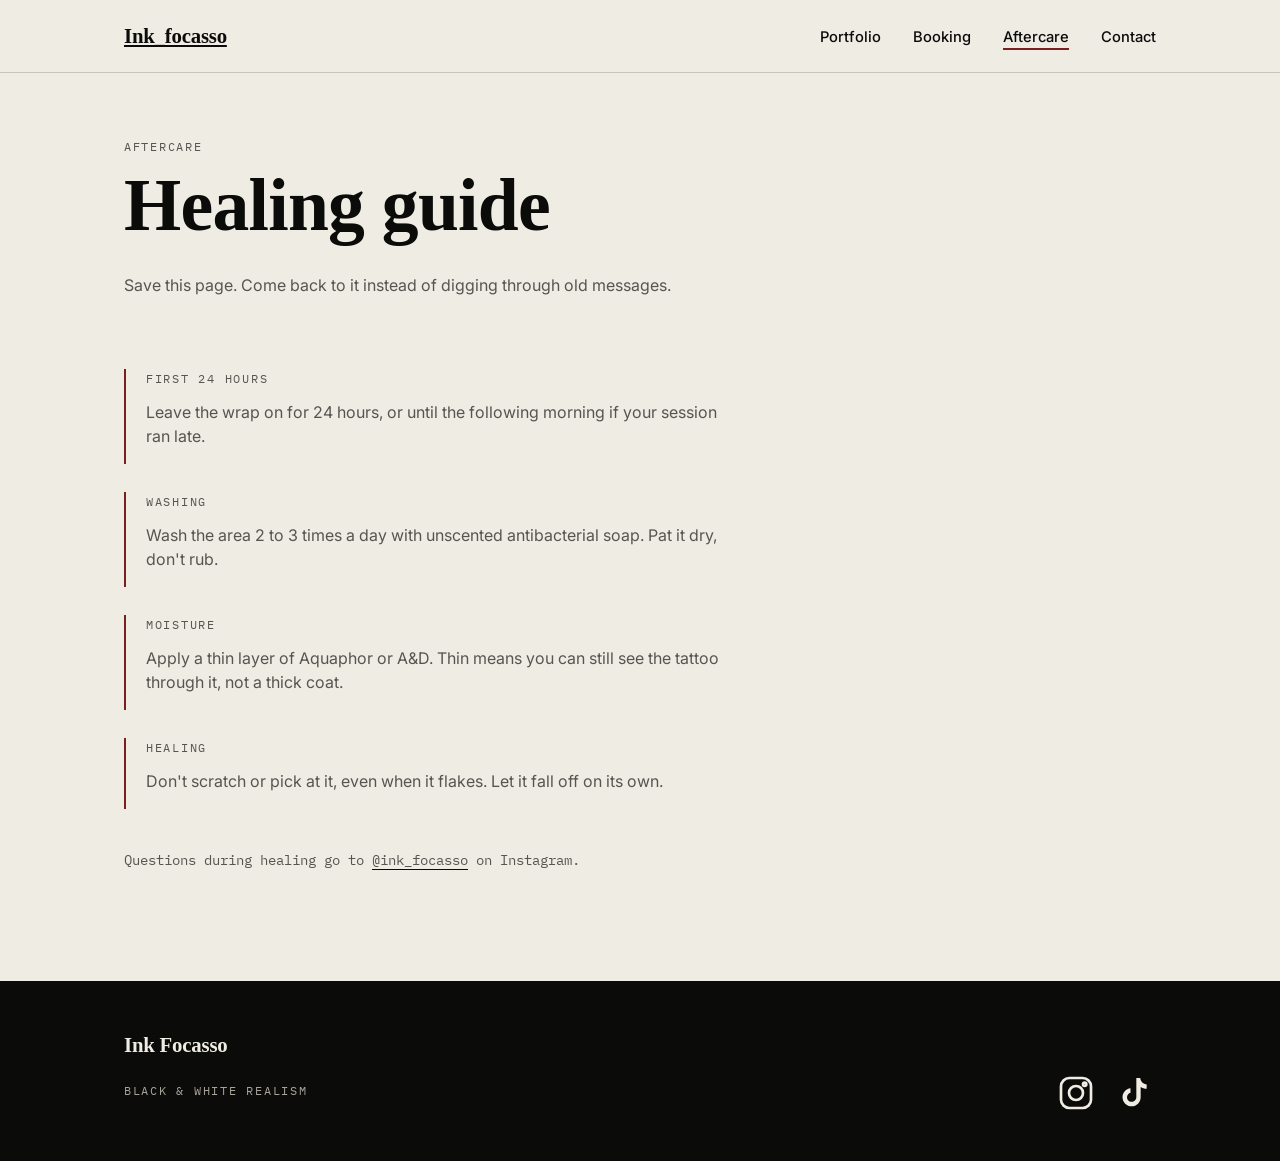
==== ink-focasso/aftercare.html @ cd07380a "Initial commit" ====
<!doctype html>
<html lang="en">
<head>
<meta charset="UTF-8">
<meta name="viewport" content="width=device-width, initial-scale=1.0">
<title>Aftercare — Ink_focasso</title>
<meta name="description" content="Tattoo aftercare guide from Ink_focasso.">
<link rel="preconnect" href="https://fonts.googleapis.com">
<link rel="preconnect" href="https://fonts.gstatic.com" crossorigin>
<link href="https://fonts.googleapis.com/css2?family=Bodoni+Moda:ital,wght@0,500;0,700;1,500&family=Inter:wght@400;500;600&family=IBM+Plex+Mono:wght@400;500&display=swap" rel="stylesheet">
<link rel="stylesheet" href="css/style.css">
</head>
<body>

<header class="site-header">
  <div class="wrap header-inner">
    <a class="logotype" href="index.html">Ink_focasso</a>
    <button class="nav-toggle" id="nav-toggle" aria-expanded="false" aria-controls="nav-menu">
      <span>Menu</span>
    </button>
    <nav>
      <ul id="nav-menu" class="nav-menu">
        <li><a href="index.html#portfolio">Portfolio</a></li>
        <li><a href="booking.html">Booking</a></li>
        <li><a href="aftercare.html" aria-current="page">Aftercare</a></li>
        <li><a href="index.html#contact">Contact</a></li>
      </ul>
    </nav>
  </div>
</header>

<main class="page-header wrap">
  <p class="label-mono">Aftercare</p>
  <h1>Healing guide</h1>
  <p>Save this page. Come back to it instead of digging through old messages.</p>
</main>

<section class="aftercare wrap">
  <ol class="aftercare-steps">
    <li>
      <p class="label-mono">First 24 hours</p>
      <p>Leave the wrap on for 24 hours, or until the following morning if your session ran late.</p>
    </li>
    <li>
      <p class="label-mono">Washing</p>
      <p>Wash the area 2 to 3 times a day with unscented antibacterial soap. Pat it dry, don't rub.</p>
    </li>
    <li>
      <p class="label-mono">Moisture</p>
      <p>Apply a thin layer of Aquaphor or A&amp;D. Thin means you can still see the tattoo through it, not a thick coat.</p>
    </li>
    <li>
      <p class="label-mono">Healing</p>
      <p>Don't scratch or pick at it, even when it flakes. Let it fall off on its own.</p>
    </li>
  </ol>
  <p class="aftercare-note">Questions during healing go to <a href="https://instagram.com/ink_focasso" target="_blank" rel="noopener">@ink_focasso</a> on Instagram.</p>
</section>

<footer id="contact" class="site-footer">
  <div class="wrap footer-grid">
    <div>
      <p class="logotype">Ink Focasso</p>
      <p class="label-mono">Black &amp; white realism</p>
    </div>
    <div class="footer-links">
  <a href="https://instagram.com/focasso_hq" target="_blank" rel="noopener" aria-label="Instagram">
    <svg viewBox="0 0 24 24" width="40" height="40" fill="none" stroke="currentColor" stroke-width="1.6">
      <rect x="3" y="3" width="18" height="18" rx="5"/>
      <circle cx="12" cy="12" r="4.2"/>
      <circle cx="17.2" cy="6.8" r="1"/>
    </svg>
  </a>
  <a href="https://tiktok.com/@fobandzz" target="_blank" rel="noopener" aria-label="TikTok">
    <svg viewBox="0 0 24 24" width="40" height="40" fill="currentColor">
      <path d="M14.5 3c.3 2.1 1.7 3.6 3.9 3.9v2.6c-1.3 0-2.6-.4-3.6-1.1v6.1c0 3-2.4 5.5-5.4 5.5S3.9 17.5 3.9 14.5c0-2.8 2.1-5.1 4.8-5.4v2.7c-1.2.3-2.1 1.4-2.1 2.7 0 1.6 1.3 2.8 2.8 2.8s2.8-1.3 2.8-2.8V3h2.3z"/>
    </svg>
  </a>
</div>
  </div>
</footer>

<script src="js/main.js"></script>
</body>
</html>
---- ink-focasso/css/style.css ----
/* =========================================================
   INK_FOCASSO — Stylesheet
   Sections:
   1. Tokens
   2. Reset
   3. Typography
   4. Layout helpers
   5. Header / nav
   6. Hero
   7. Hatch divider (signature element)
   8. About
   9. Portfolio / gallery / lightbox
   10. CTA band + footer
   11. Booking page
   12. Aftercare page
   13. Buttons
   14. Responsive
   ========================================================= */

/* 1. Tokens ------------------------------------------------ */
:root {
  --ink: #0b0b0a;        /* near-black, warm */
  --ink-soft: #171614;
  --paper: #efece4;      /* warm paper white */
  --paper-dim: #e4e0d4;
  --graphite: #565550;   /* secondary text / lines */
  --hairline: #c9c5ba;   /* light borders on paper */
  --blood: #7a1f1f;      /* sparing accent: warnings, non-refundable, CTAs */
  --blood-soft: #a4453f;

  --font-display: "Fraunces", Georgia, serif;
  --font-body: "Inter", -apple-system, sans-serif;
  --font-mono: "IBM Plex Mono", monospace;

  --wrap-width: 1080px;
}

/* 2. Reset --------------------------------------------------- */
* { box-sizing: border-box; }
html { scroll-behavior: smooth; }
body {
  margin: 0;
  background: var(--paper);
  color: var(--ink);
  font-family: var(--font-body);
  line-height: 1.5;
  -webkit-font-smoothing: antialiased;
}
img, video { max-width: 100%; display: block; }
a { color: inherit; }
ul, ol { padding: 0; margin: 0; list-style: none; }
button { font: inherit; cursor: pointer; }

@media (prefers-reduced-motion: reduce) {
  html { scroll-behavior: auto; }
  * { animation-duration: 0.01ms !important; transition-duration: 0.01ms !important; }
}

:focus-visible {
  outline: 2px solid var(--blood);
  outline-offset: 3px;
}

/* 3. Typography ------------------------------------------------ */
h1, h2, h3 {
  font-family: var(--font-display);
  font-weight: 600;
  letter-spacing: -0.01em;
  margin: 0 0 0.4em;
}
h1 { font-size: clamp(2.6rem, 6vw, 4.6rem); line-height: 1.02; }
h2 { font-size: clamp(1.7rem, 3.2vw, 2.4rem); }
p { margin: 0 0 1em; color: var(--graphite); }
.hero p, .hero h1 { color: inherit; }

.eyebrow, .label-mono {
  font-family: var(--font-mono);
  font-size: 0.78rem;
  letter-spacing: 0.14em;
  text-transform: uppercase;
  color: var(--graphite);
}

code {
  font-family: var(--font-mono);
  background: var(--paper-dim);
  padding: 0.1em 0.4em;
  font-size: 0.9em;
}

/* 4. Layout helpers --------------------------------------------- */
.wrap {
  max-width: var(--wrap-width);
  margin: 0 auto;
  padding: 0 24px;
}

/* 5. Header / nav ------------------------------------------------ */
.site-header {
  position: sticky;
  top: 0;
  z-index: 40;
  background: var(--paper);
  border-bottom: 1px solid var(--hairline);
}
.header-inner {
  display: flex;
  align-items: center;
  justify-content: space-between;
  height: 72px;
}
.logotype {
  font-family: var(--font-display);
  font-weight: 600;
  font-size: 1.3rem;
  letter-spacing: -0.01em;
}
#logo-link {
  display: flex;
  align-items: center;
  gap: 12px;
  text-decoration: none;
}
.navbar-logo {
  height: 44px;
  width: auto;
  display: block;
  object-fit: contain;
}
.logo-text {
  font-family: var(--font-display);
  font-weight: 600;
  font-size: 1.35rem;
  letter-spacing: -0.01em;
  color: var(--ink);
}
.nav-menu {
  display: flex;
  gap: 32px;
}
.nav-menu a {
  text-decoration: none;
  font-size: 0.92rem;
  font-weight: 500;
  border-bottom: 2px solid transparent;
  padding-bottom: 2px;
}
.nav-menu a:hover,
.nav-menu a[aria-current="page"] {
  border-bottom-color: var(--blood);
}
.nav-toggle {
  display: none;
  background: none;
  border: 1px solid var(--ink);
  padding: 8px 14px;
  font-family: var(--font-mono);
  font-size: 0.8rem;
}

/* 6. Hero --------------------------------------------------------- */
.hero {
  position: relative;
  min-height: 78vh;
  display: flex;
  align-items: flex-end;
  background: var(--ink);
  color: var(--paper);
  overflow: hidden;
}

.hero-media {
  position: absolute;
  inset: 0;
  /* Updated with your "focasso portfolio.PNG" image */
  background: url("../media/focasso portfolio.PNG") center/cover no-repeat;
}

.hero-overlay {
  position: absolute;
  inset: 0;
  background: linear-gradient(180deg, rgba(11,11,10,0) 30%, rgba(11,11,10,0.9) 100%);
}

.hero-content {
  position: relative;
  padding-bottom: 72px;
  padding-top: 140px;
}
.hero h1 {
  font-optical-sizing: auto;
  font-weight: 600;
  font-style: italic;
}
.hero .eyebrow { color: #c9c5ba; }
.hero-sub {
  max-width: 46ch;
  color: #d8d5cc;
  font-size: 1.05rem;
}

/* 7. Hatch divider — signature element ----------------------------
   Cross-hatch pattern, referencing the shading technique used in
   black and white realism tattooing. Used as a section divider
   throughout the site, always in the graphite tone. */
.hatch-divider {
  height: 40px;
  background-image:
    repeating-linear-gradient(45deg, var(--graphite) 0, var(--graphite) 1px, transparent 1px, transparent 9px),
    repeating-linear-gradient(-45deg, var(--graphite) 0, var(--graphite) 1px, transparent 1px, transparent 9px);
  opacity: 0.28;
}

/* 8. About --------------------------------------------------------- */
.about { padding: 120px 24px; }
.about-grid {
  display: grid;
  grid-template-columns: 160px 1fr 400px;
  gap: 48px;
  align-items: start;
}
.about-photo img {
  width: 100%;
  height: auto;
  object-fit: contain;
  border: 1px solid var(--hairline);
}
.about-copy p { max-width: 62ch; font-size: 1.05rem; }
.socials {
  display: flex;
  gap: 24px;
  font-family: var(--font-mono);
  font-size: 0.85rem;
  margin-top: 24px;
}
.socials a {
  text-decoration: none;
  border-bottom: 1px solid var(--ink);
  white-space: nowrap;
}
/* 9. Portfolio / gallery / lightbox --------------------------------- */
.portfolio { padding: 88px 24px; }
.section-note { max-width: 60ch; }
.gallery {
  display: grid;
  grid-template-columns: repeat(3, 1fr);
  gap: 4px;
  margin-top: 32px;
}
.gallery-empty {
  grid-column: 1 / -1;
  border: 1px dashed var(--hairline);
  padding: 40px;
  text-align: center;
}
.gallery-item {
  position: relative;
  aspect-ratio: 4 / 5;
  background: var(--ink);
  overflow: hidden;
  cursor: pointer;
  border: none;
  padding: 0;
}
.gallery-item img,
.gallery-item video {
  width: 100%;
  height: 100%;
  object-fit: cover;
  transition: transform 0.4s ease;
}
.gallery-item:hover img,
.gallery-item:hover video { transform: scale(1.04); }
.gallery-item .badge {
  position: absolute;
  top: 8px;
  right: 8px;
  font-family: var(--font-mono);
  font-size: 0.65rem;
  color: var(--paper);
  background: rgba(11,11,10,0.7);
  padding: 2px 6px;
  letter-spacing: 0.08em;
  text-transform: uppercase;
}

.lightbox {
  position: fixed;
  inset: 0;
  background: rgba(11,11,10,0.94);
  z-index: 100;
  display: flex;
  align-items: center;
  justify-content: center;
  padding: 40px;
}
.lightbox[hidden] { display: none; }
.lightbox-content img,
.lightbox-content video {
  max-height: 86vh;
  max-width: 90vw;
}
.lightbox-close {
  position: absolute;
  top: 24px;
  right: 32px;
  background: none;
  border: none;
  color: var(--paper);
  font-size: 2rem;
  line-height: 1;
}

/* 10. CTA band + footer --------------------------------------------- */
.cta-band {
  padding: 88px 24px;
  text-align: center;
}
.cta-band p { max-width: 46ch; margin-left: auto; margin-right: auto; }

.site-footer {
  background: var(--ink);
  color: var(--paper);
  padding: 48px 24px;
}
.footer-grid {
  display: flex;
  justify-content: space-between;
  align-items: flex-end;
  flex-wrap: wrap;
  gap: 24px;
}
.site-footer .logotype { color: var(--paper); }
.site-footer .label-mono { color: #a8a49a; }
.footer-links {
  display: flex;
  gap: 20px;
  align-items: center;
}
.footer-links a {
  display: inline-flex;
  color: var(--paper);
}
.footer-links a:hover { color: var(--blood-soft); }

/* 11. Booking page ---------------------------------------------------- */
.page-header { padding: 64px 24px 32px; }
.page-header p:last-child { max-width: 58ch; }

.rules { padding: 24px 24px 64px; }
.checklist { display: flex; flex-direction: column; gap: 16px; max-width: 68ch; }
.checklist li {
  border: 1px solid var(--hairline);
  padding: 16px 18px;
}
.checklist label {
  display: flex;
  gap: 14px;
  align-items: flex-start;
  cursor: pointer;
}
.checklist input[type="checkbox"] {
  margin-top: 3px;
  width: 18px;
  height: 18px;
  accent-color: var(--blood);
  flex-shrink: 0;
}
.checklist span { font-size: 0.98rem; }
.checklist-status {
  font-family: var(--font-mono);
  font-size: 0.85rem;
  margin-top: 20px;
}
.checklist-status.is-complete { color: var(--blood); }

.prep { padding: 24px 24px 64px; }
.prep-grid {
  display: grid;
  grid-template-columns: repeat(5, 1fr);
  gap: 1px;
  background: var(--hairline);
  border: 1px solid var(--hairline);
}
.prep-item {
  background: var(--paper);
  padding: 22px 12px;
  text-align: center;
}

.dm-flow { padding: 24px 24px 96px; }
.dm-steps { display: flex; flex-direction: column; gap: 10px; margin: 24px 0 32px; max-width: 60ch; counter-reset: step; }
.dm-steps li {
  counter-increment: step;
  padding-left: 32px;
  position: relative;
}
.dm-steps li::before {
  content: counter(step);
  position: absolute;
  left: 0;
  font-family: var(--font-mono);
  color: var(--blood);
}

.template-box {
  border: 1px solid var(--hairline);
  padding: 24px;
  max-width: 60ch;
  margin-bottom: 32px;
}
.template-box pre {
  font-family: var(--font-mono);
  font-size: 0.88rem;
  white-space: pre-wrap;
  background: var(--paper-dim);
  padding: 16px;
  margin: 12px 0 16px;
}
.template-actions { display: flex; align-items: center; gap: 16px; }
.copy-status { font-family: var(--font-mono); font-size: 0.8rem; color: var(--blood); }

/* 12. Aftercare page ---------------------------------------------------- */
.aftercare { padding: 24px 24px 96px; }
.aftercare-steps {
  display: flex;
  flex-direction: column;
  gap: 28px;
  max-width: 62ch;
}
.aftercare-steps li { border-left: 2px solid var(--blood); padding-left: 20px; }
.aftercare-note { margin-top: 40px; font-family: var(--font-mono); font-size: 0.9rem; }
.aftercare-note a { border-bottom: 1px solid var(--ink); text-decoration: none; }

/* 13. Buttons ------------------------------------------------------------ */
.btn {
  display: inline-block;
  font-family: var(--font-mono);
  font-size: 0.85rem;
  letter-spacing: 0.04em;
  text-transform: uppercase;
  text-decoration: none;
  padding: 14px 26px;
  border: 1px solid currentColor;
  transition: background 0.2s ease, color 0.2s ease;
}
.btn-primary {
  background: var(--ink);
  color: var(--paper);
  border-color: var(--ink);
}
.hero .btn-primary {
  background: var(--paper);
  color: var(--ink);
  border-color: var(--paper);
}
.btn-primary:hover { background: var(--blood); border-color: var(--blood); color: var(--paper); }
.btn-secondary {
  background: transparent;
  color: var(--ink);
  border-color: var(--ink);
}
.btn-secondary:hover { background: var(--ink); color: var(--paper); }
.btn[aria-disabled="true"] {
  opacity: 0.35;
  pointer-events: none;
}

/* 14. Responsive ------------------------------------------------------------ */
@media (max-width: 780px) {
  .about-grid { grid-template-columns: 1fr; gap: 24px; }
  .about-photo img { aspect-ratio: 16 / 10; }
  .gallery { grid-template-columns: repeat(2, 1fr); }
  .prep-grid { grid-template-columns: repeat(2, 1fr); }
  .footer-grid { flex-direction: column; align-items: flex-start; }
}

@media (max-width: 620px) {
  .nav-toggle { display: block; }
  .nav-menu {
    display: none;
    position: absolute;
    top: 72px;
    left: 0;
    right: 0;
    background: var(--paper);
    border-bottom: 1px solid var(--hairline);
    flex-direction: column;
    gap: 0;
    padding: 8px 24px 16px;
  }
  .nav-menu.is-open { display: flex; }
  .nav-menu li { padding: 12px 0; border-bottom: 1px solid var(--hairline); }
  .nav-menu li:last-child { border-bottom: none; }
  .gallery { grid-template-columns: repeat(2, 1fr); }
}
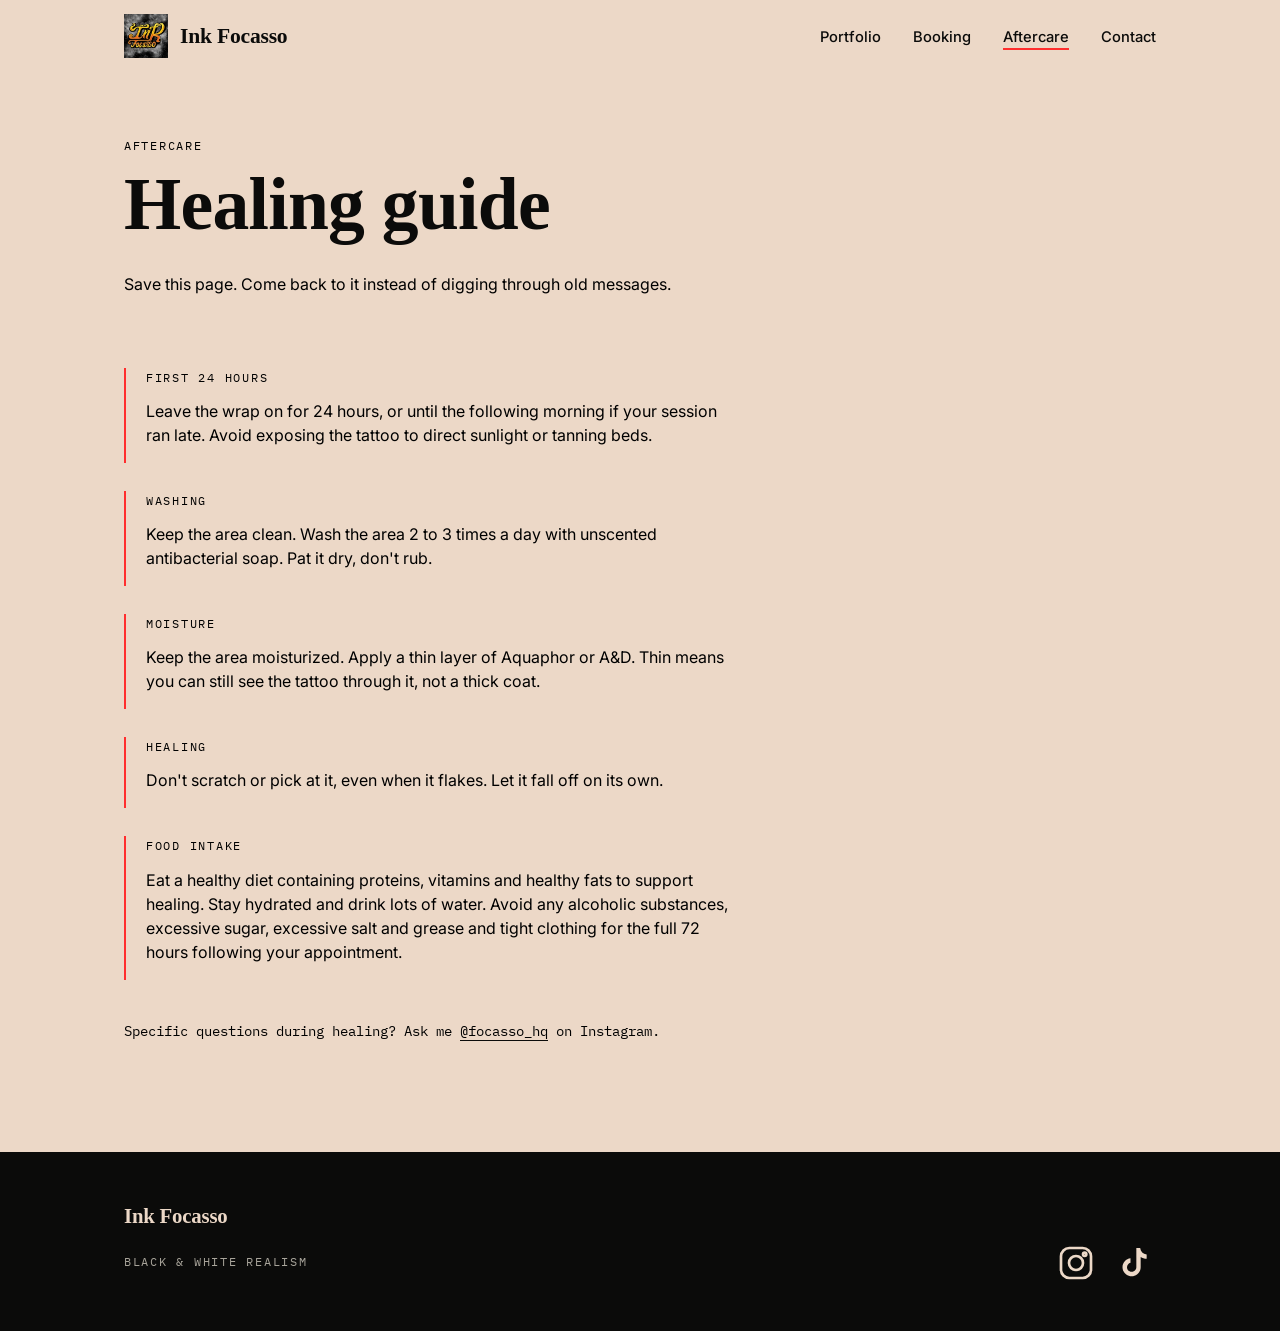
==== commit 3eb72577: "Initial Commit" ====
--- a/ink-focasso/aftercare.html
+++ b/ink-focasso/aftercare.html
@@ -14,7 +14,10 @@
 
 <header class="site-header">
   <div class="wrap header-inner">
-    <a class="logotype" href="index.html">Ink_focasso</a>
+    <a class="logotype" href="index.html" id="logo-link">
+      <img src="media/focasso website logo.jpg" alt="Ink Focasso Logo" class="navbar-logo">
+      <span class="logo-text">Ink Focasso</span>
+    </a>
     <button class="nav-toggle" id="nav-toggle" aria-expanded="false" aria-controls="nav-menu">
       <span>Menu</span>
     </button>
@@ -39,22 +42,27 @@
   <ol class="aftercare-steps">
     <li>
       <p class="label-mono">First 24 hours</p>
-      <p>Leave the wrap on for 24 hours, or until the following morning if your session ran late.</p>
+      <p>Leave the wrap on for 24 hours, or until the following morning if your session ran late. Avoid exposing the tattoo to direct sunlight or tanning beds.</p>
     </li>
     <li>
       <p class="label-mono">Washing</p>
-      <p>Wash the area 2 to 3 times a day with unscented antibacterial soap. Pat it dry, don't rub.</p>
+      <p>Keep the area clean. Wash the area 2 to 3 times a day with unscented antibacterial soap. Pat it dry, don't rub.</p>
     </li>
     <li>
       <p class="label-mono">Moisture</p>
-      <p>Apply a thin layer of Aquaphor or A&amp;D. Thin means you can still see the tattoo through it, not a thick coat.</p>
+      <p>Keep the area moisturized. Apply a thin layer of Aquaphor or A&amp;D. Thin means you can still see the tattoo through it, not a thick coat.</p>
     </li>
     <li>
       <p class="label-mono">Healing</p>
       <p>Don't scratch or pick at it, even when it flakes. Let it fall off on its own.</p>
     </li>
+    <li>
+      <p class="label-mono">Food Intake</p>
+      <p>Eat a healthy diet containing proteins, vitamins and healthy fats to support healing. Stay hydrated and drink lots of water.  
+        Avoid any alcoholic substances, excessive sugar, excessive salt and grease and tight clothing for the full 72 hours following your appointment.</p>
+    </li>
   </ol>
-  <p class="aftercare-note">Questions during healing go to <a href="https://instagram.com/ink_focasso" target="_blank" rel="noopener">@ink_focasso</a> on Instagram.</p>
+  <p class="aftercare-note">Specific questions during healing? Ask me <a href="https://instagram.com/focasso_hq" target="_blank" rel="noopener">@focasso_hq</a> on Instagram.</p>
 </section>
 
 <footer id="contact" class="site-footer">
--- a/ink-focasso/css/style.css
+++ b/ink-focasso/css/style.css
@@ -21,23 +21,27 @@
 :root {
   --ink: #0b0b0a;        /* near-black, warm */
   --ink-soft: #171614;
-  --paper: #efece4;      /* warm paper white */
-  --paper-dim: #e4e0d4;
-  --graphite: #565550;   /* secondary text / lines */
+  --paper: #ecd8c7;      /* warm paper white */
+  --paper-dim: #eef5e7;
+  --graphite: #000000;   /* secondary text / lines */
   --hairline: #c9c5ba;   /* light borders on paper */
-  --blood: #7a1f1f;      /* sparing accent: warnings, non-refundable, CTAs */
+  --blood: #ff2e2e;      /* sparing accent: warnings, non-refundable, CTAs */
   --blood-soft: #a4453f;
 
   --font-display: "Fraunces", Georgia, serif;
   --font-body: "Inter", -apple-system, sans-serif;
-  --font-mono: "IBM Plex Mono", monospace;
+  --font-mono: "IBM Plex Mono", monospace;  
 
   --wrap-width: 1080px;
 }
 
 /* 2. Reset --------------------------------------------------- */
 * { box-sizing: border-box; }
-html { scroll-behavior: smooth; }
+html {
+  scroll-behavior: smooth;
+  overflow-x: hidden;
+  width: 100%;
+}
 body {
   margin: 0;
   background: var(--paper);
@@ -45,6 +49,8 @@
   font-family: var(--font-body);
   line-height: 1.5;
   -webkit-font-smoothing: antialiased;
+  overflow-x: hidden;
+  width: 100%;
 }
 img, video { max-width: 100%; display: block; }
 a { color: inherit; }
@@ -101,7 +107,7 @@
   top: 0;
   z-index: 40;
   background: var(--paper);
-  border-bottom: 1px solid var(--hairline);
+  border-bottom: none;
 }
 .header-inner {
   display: flex;
@@ -165,10 +171,9 @@
   display: flex;
   align-items: flex-end;
   background: var(--ink);
-  color: var(--paper);
+  color: #ffffff;
   overflow: hidden;
 }
-
 .hero-media {
   position: absolute;
   inset: 0;
@@ -214,16 +219,15 @@
 /* 8. About --------------------------------------------------------- */
 .about { padding: 120px 24px; }
 .about-grid {
-  display: grid;
-  grid-template-columns: 160px 1fr 400px;
-  gap: 48px;
-  align-items: start;
+  display: flex;
+  flex-direction: column;
+  gap: 32px;
 }
 .about-photo img {
   width: 100%;
   height: auto;
   object-fit: contain;
-  border: 1px solid var(--hairline);
+  max-width: 500px;
 }
 .about-copy p { max-width: 62ch; font-size: 1.05rem; }
 .socials {
@@ -377,7 +381,7 @@
 .prep { padding: 24px 24px 64px; }
 .prep-grid {
   display: grid;
-  grid-template-columns: repeat(5, 1fr);
+  grid-template-columns: repeat(3, 1fr);
   gap: 1px;
   background: var(--hairline);
   border: 1px solid var(--hairline);
@@ -465,8 +469,42 @@
   opacity: 0.35;
   pointer-events: none;
 }
-
-/* 14. Responsive ------------------------------------------------------------ */
+/* 14. Toast message ------------------------------------------------------- */
+.proximity-toast {
+  position: fixed;
+  bottom: 24px;
+  right: 24px;
+  z-index: 2000;
+  display: flex;
+  align-items: center;
+  gap: 16px;
+  background: var(--ink);
+  color: var(--paper);
+  padding: 14px 18px;
+  max-width: 340px;
+  border: 1px solid var(--blood);
+  font-family: var(--font-mono);
+  font-size: 0.85rem;
+  transform: translateY(120%);
+  opacity: 0;
+  transition: transform 0.4s ease, opacity 0.4s ease;
+}
+.proximity-toast.is-visible {
+  transform: translateY(0);
+  opacity: 1;
+}
+.proximity-toast p { margin: 0; color: var(--paper); }
+.proximity-toast strong { color: var(--blood-soft); }
+.toast-close {
+  background: none;
+  border: none;
+  color: var(--paper);
+  font-size: 1.3rem;
+  line-height: 1;
+  flex-shrink: 0;
+}
+
+/* 15. Responsive ------------------------------------------------------------ */
 @media (max-width: 780px) {
   .about-grid { grid-template-columns: 1fr; gap: 24px; }
   .about-photo img { aspect-ratio: 16 / 10; }
@@ -475,6 +513,13 @@
   .footer-grid { flex-direction: column; align-items: flex-start; }
 }
 
+@media (max-width: 620px) {
+  .proximity-toast {
+    right: 16px;
+    left: 16px;
+    max-width: none;
+  }
+}
 @media (max-width: 620px) {
   .nav-toggle { display: block; }
   .nav-menu {
